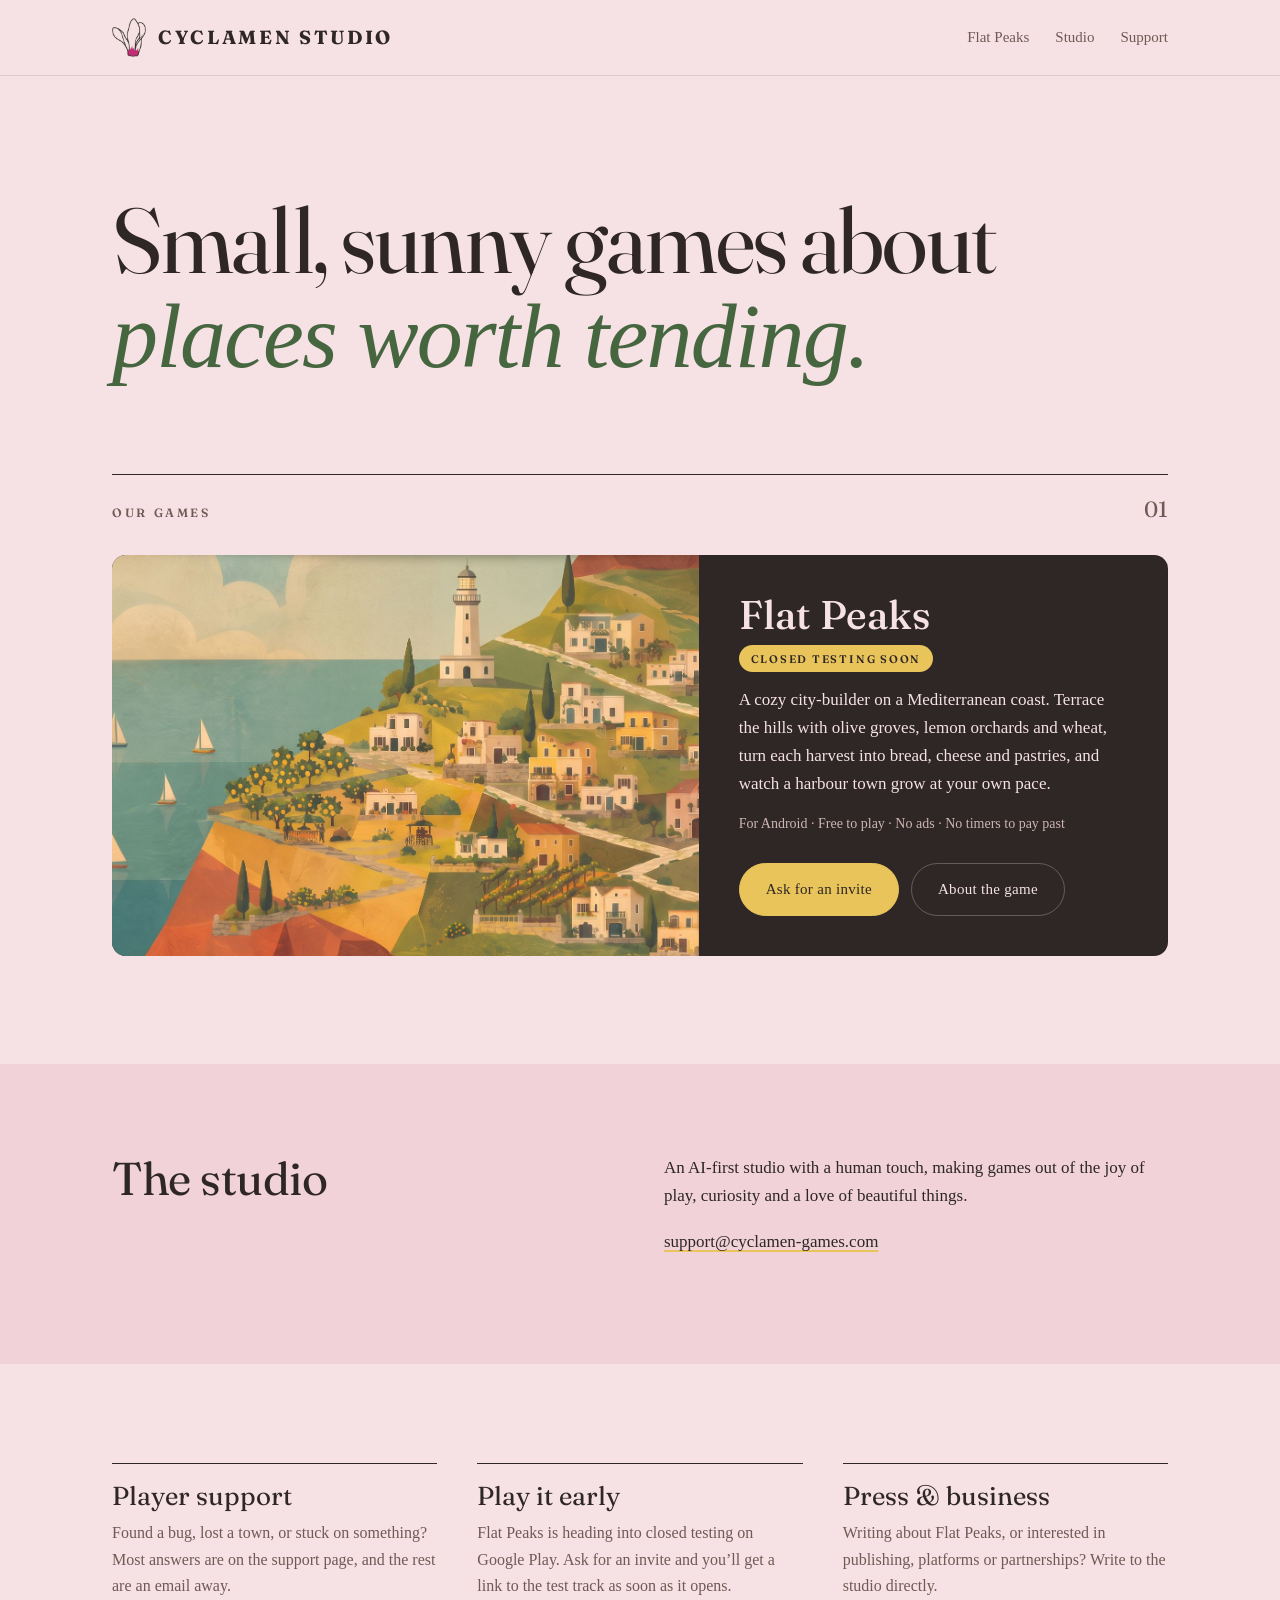
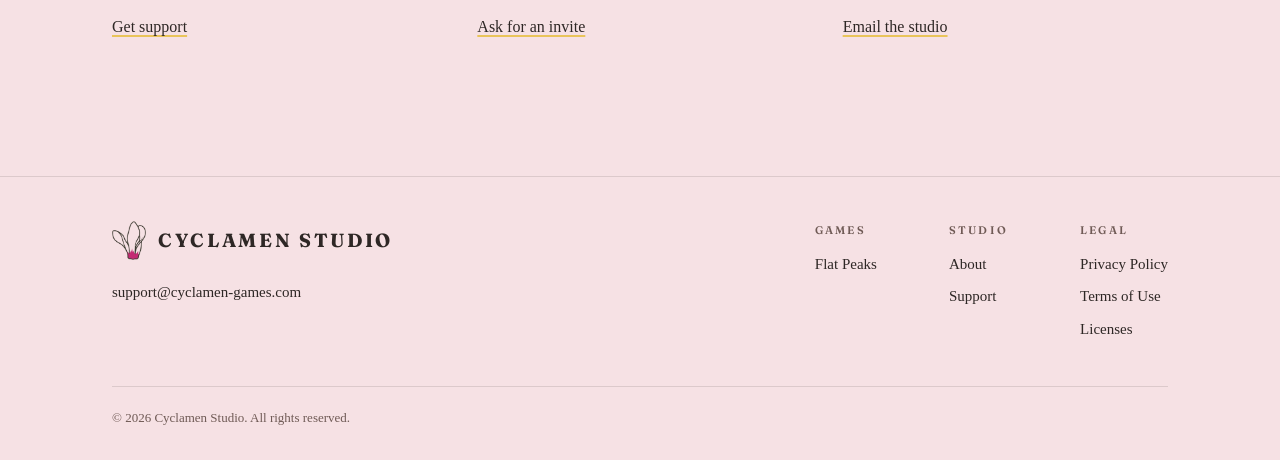
==== index.html @ e10bef29 "Shorten studio blurb Co-Authored-By: Claude Opus 5.5 <noreply@anthropic.com> Claude-Session: https:/" ====
<!DOCTYPE html>
<html lang="en">
<head>
<meta charset="utf-8">
<meta name="viewport" content="width=device-width, initial-scale=1">
<title>Cyclamen Studio | Small, sunny games</title>
<meta name="description" content="Cyclamen Studio makes small, sunny games about places worth tending. Our first is Flat Peaks, a cozy city-builder on a Mediterranean coast.">
<meta property="og:title" content="Cyclamen Studio">
<meta property="og:description" content="Small, sunny games about places worth tending. Our first is Flat Peaks, a cozy coastal city-builder.">
<meta property="og:type" content="website">
<meta property="og:url" content="https://cyclamen-games.com/">
<meta property="og:image" content="https://cyclamen-games.com/images/flat-peaks-og.jpg">
<meta name="twitter:card" content="summary_large_image">
<link rel="icon" href="/favicon.png" type="image/png">
<link rel="apple-touch-icon" href="/apple-touch-icon.png">
<link rel="stylesheet" href="style.css">
</head>
<body>

<header class="site-header">
  <div class="container">
    <a class="brand" href="/">
      <picture>
        <source srcset="/cyclamen-mark-dark.png" media="(prefers-color-scheme: dark)">
        <img class="brand-mark" src="/cyclamen-mark.png" alt="" width="40" height="46">
      </picture>
      <span class="brand-name">Cyclamen Studio</span>
    </a>
    <nav class="top-nav" aria-label="Main">
      <a href="/flat-peaks.html">Flat Peaks</a>
      <a href="/#studio">Studio</a>
      <a href="/support.html">Support</a>
    </nav>
  </div>
</header>

<main>

  <section class="container hero">
    <h1>Small, sunny games about <em>places worth tending.</em></h1>
  </section>

  <section class="container" id="games">
    <div class="section-head">
      <h2>Our games</h2>
      <span class="count">01</span>
    </div>

    <article class="game-card">
      <a class="game-art" href="/flat-peaks.html" tabindex="-1" aria-hidden="true">
        <img src="/images/flat-peaks-card.jpg" alt="" width="1400" height="875">
      </a>
      <div class="game-body">
        <div class="game-title">
          <h3>Flat Peaks</h3>
          <span class="badge">Closed testing soon</span>
        </div>
        <p>
          A cozy city-builder on a Mediterranean coast. Terrace the hills with
          olive groves, lemon orchards and wheat, turn each harvest into bread,
          cheese and pastries, and watch a harbour town grow at your own pace.
        </p>
        <p class="game-meta">For Android &middot; Free to play &middot; No ads &middot; No timers to pay past</p>
        <p class="actions">
          <a class="cta" href="mailto:support@cyclamen-games.com?subject=Flat%20Peaks%20test%20invite">Ask for an invite</a>
          <a class="cta cta--ghost" href="/flat-peaks.html">About the game</a>
        </p>
      </div>
    </article>
  </section>

  <section class="band" id="studio">
    <div class="container split">
      <h2 class="section-title">The studio</h2>
      <div>
        <p>
          An AI-first studio with a human touch, making games out of the joy
          of play, curiosity and a love of beautiful things.
        </p>
        <p><a href="mailto:support@cyclamen-games.com">support@cyclamen-games.com</a></p>
      </div>
    </div>
  </section>

  <section class="container contacts">
    <div>
      <h3>Player support</h3>
      <p>Found a bug, lost a town, or stuck on something? Most answers are on the support page, and the rest are an email away.</p>
      <a class="link" href="/support.html">Get support</a>
    </div>
    <div>
      <h3>Play it early</h3>
      <p>Flat Peaks is heading into closed testing on Google Play. Ask for an invite and you&rsquo;ll get a link to the test track as soon as it opens.</p>
      <a class="link" href="mailto:support@cyclamen-games.com?subject=Flat%20Peaks%20test%20invite">Ask for an invite</a>
    </div>
    <div>
      <h3>Press &amp; business</h3>
      <p>Writing about Flat Peaks, or interested in publishing, platforms or partnerships? Write to the studio directly.</p>
      <a class="link" href="mailto:support@cyclamen-games.com">Email the studio</a>
    </div>
  </section>

</main>

<footer class="site-footer">
  <div class="container footer-top">
    <div class="footer-brand">
      <a class="brand" href="/">
        <picture>
          <source srcset="/cyclamen-mark-dark.png" media="(prefers-color-scheme: dark)">
          <img class="brand-mark" src="/cyclamen-mark.png" alt="" width="40" height="46">
        </picture>
        <span class="brand-name">Cyclamen Studio</span>
      </a>
      <p><a href="mailto:support@cyclamen-games.com">support@cyclamen-games.com</a></p>
    </div>
    <div class="footer-cols">
      <div>
        <h4>Games</h4>
        <ul>
          <li><a href="/flat-peaks.html">Flat Peaks</a></li>
        </ul>
      </div>
      <div>
        <h4>Studio</h4>
        <ul>
          <li><a href="/#studio">About</a></li>
          <li><a href="/support.html">Support</a></li>
        </ul>
      </div>
      <div>
        <h4>Legal</h4>
        <ul>
          <li><a href="/privacy.html">Privacy Policy</a></li>
          <li><a href="/terms.html">Terms of Use</a></li>
          <li><a href="/licenses.html">Licenses</a></li>
        </ul>
      </div>
    </div>
  </div>
  <div class="container footer-bottom">
    <p>&copy; 2026 Cyclamen Studio. All rights reserved.</p>
  </div>
</footer>
</body>
</html>
---- style.css ----
/* Self-hosted (SIL OFL, see fonts/): Fraunces for display, Libre Caslon Text for reading. */
@font-face {
  font-family: "Fraunces";
  src: url("/fonts/fraunces-latin.woff2") format("woff2");
  font-weight: 400 700;
  font-style: normal;
  font-display: swap;
}
@font-face {
  font-family: "Fraunces";
  src: url("/fonts/fraunces-italic-latin.woff2") format("woff2");
  font-weight: 400 700;
  font-style: italic;
  font-display: swap;
}
@font-face {
  font-family: "Libre Caslon Text";
  src: url("/fonts/libre-caslon-text-400-latin.woff2") format("woff2");
  font-weight: 400;
  font-style: normal;
  font-display: swap;
}
@font-face {
  font-family: "Libre Caslon Text";
  src: url("/fonts/libre-caslon-text-700-latin.woff2") format("woff2");
  font-weight: 700;
  font-style: normal;
  font-display: swap;
}

:root {
  /* Blush paper, charcoal-brown ink, leaf green + pollen yellow accents. */
  --paper: #f6e1e4;
  --band: #f0d2d8;
  --ink: #2e2725;
  --muted: #6f5a55;
  --green: #46663f;
  --yellow: #e9c45a;
  --hairline: rgba(46, 39, 37, 0.13);
  /* The game card stays dark in both themes, like a framed print. */
  --card: #2e2725;
  --card-ink: #f6e1e4;
  --card-muted: #cdb5b3;
  --card-line: rgba(246, 225, 228, 0.28);
  --page: 66rem;
  --measure: 36rem;
  --display: "Fraunces", Georgia, "Times New Roman", serif;
  --text: "Libre Caslon Text", Georgia, "Times New Roman", serif;
}

*, *::before, *::after { box-sizing: border-box; }

html { -webkit-text-size-adjust: 100%; scroll-behavior: smooth; }

::selection { background: var(--yellow); color: #2e2725; }

body {
  margin: 0;
  background: var(--paper);
  color: var(--ink);
  font: 400 17px/1.65 var(--text);
  font-feature-settings: "kern", "liga", "onum";
}

img { max-width: 100%; height: auto; }

/* Page-width container; text pages keep their children to a reading measure. */
.container,
.wrap {
  max-width: calc(var(--page) + 48px);
  margin: 0 auto;
  padding-left: 24px;
  padding-right: 24px;
}
.wrap { padding-top: clamp(48px, 9vh, 88px); padding-bottom: 32px; }
.wrap > * { max-width: var(--measure); }

/* --- Site header: brand left, nav right --- */
.site-header { border-bottom: 1px solid var(--hairline); }
.site-header .container {
  display: flex;
  flex-wrap: wrap;
  align-items: center;
  justify-content: space-between;
  gap: 12px 24px;
  padding-top: 18px;
  padding-bottom: 18px;
}

.brand {
  display: inline-flex;
  align-items: center;
  gap: 12px;
  text-decoration: none;
  color: var(--ink);
}
.brand:hover { color: var(--green); text-decoration: none; }

.brand-mark {
  display: block;
  width: 34px;
  height: auto;
  flex-shrink: 0;
}

.brand-name {
  margin: 0;
  font-family: var(--display);
  font-size: 19px;
  letter-spacing: 0.14em;
  text-transform: uppercase;
  font-weight: 700;
  line-height: 1;
}

.top-nav {
  display: flex;
  flex-wrap: wrap;
  gap: 4px 26px;
  font-size: 15px;
}
.top-nav a { color: var(--muted); text-decoration: none; }
.top-nav a:hover,
.top-nav a[aria-current="page"] { color: var(--ink); }

/* --- Home: hero --- */
.hero {
  padding-top: clamp(64px, 13vh, 128px);
  padding-bottom: clamp(56px, 10vh, 104px);
}
.hero h1 {
  margin: 0;
  max-width: 17ch;
  font-family: var(--display);
  font-weight: 400;
  font-size: clamp(44px, 7.4vw, 92px);
  line-height: 1.02;
  letter-spacing: -0.02em;
}
.hero em { font-style: italic; color: var(--green); }

/* --- Section heads --- */
.section-head {
  display: flex;
  align-items: baseline;
  justify-content: space-between;
  border-top: 1px solid var(--ink);
  padding-top: 16px;
  margin-bottom: 28px;
}
.section-head h2 { margin: 0; }
.section-head .count {
  font-family: var(--display);
  font-size: 22px;
  color: var(--muted);
}

h2.section-title {
  margin: 0 0 18px;
  font-family: var(--display);
  font-weight: 400;
  font-size: clamp(32px, 4.4vw, 46px);
  line-height: 1.1;
  letter-spacing: -0.01em;
  text-transform: none;
  color: var(--ink);
}

/* --- Game card --- */
.game-card {
  display: grid;
  grid-template-columns: minmax(0, 1.25fr) minmax(0, 1fr);
  background: var(--card);
  color: var(--card-ink);
  border-radius: 14px;
  overflow: hidden;
}
.game-art { display: block; min-height: 100%; }
.game-art img {
  display: block;
  width: 100%;
  height: 100%;
  object-fit: cover;
}
.game-body {
  padding: clamp(24px, 3.4vw, 40px);
  display: flex;
  flex-direction: column;
  justify-content: center;
}
.game-title {
  display: flex;
  flex-wrap: wrap;
  align-items: center;
  justify-content: space-between;
  gap: 10px 16px;
  margin-bottom: 14px;
}
.game-title h3 {
  margin: 0;
  font-family: var(--display);
  font-weight: 500;
  font-size: clamp(30px, 3.6vw, 40px);
  line-height: 1;
  color: var(--card-ink);
}
.game-body p { margin: 0 0 14px; }
.game-meta {
  font-size: 14px;
  color: var(--card-muted);
}
.game-body .actions { margin: 14px 0 0; }

.badge {
  display: inline-block;
  padding: 5px 12px 4px;
  border-radius: 999px;
  background: var(--yellow);
  color: #2e2725;
  font-family: var(--display);
  font-size: 11px;
  font-weight: 600;
  letter-spacing: 0.16em;
  text-transform: uppercase;
  white-space: nowrap;
}

/* --- Studio band --- */
.band {
  background: var(--band);
  margin-top: clamp(72px, 12vh, 120px);
  padding: clamp(56px, 10vh, 104px) 0;
}
.split {
  display: grid;
  grid-template-columns: minmax(0, 1fr) minmax(0, 1fr);
  gap: 24px 48px;
}
.split p { margin: 0 0 18px; }

/* --- Contact blocks --- */
.contacts {
  display: grid;
  grid-template-columns: repeat(3, minmax(0, 1fr));
  gap: 32px 40px;
  padding-top: clamp(64px, 11vh, 112px);
  padding-bottom: clamp(24px, 4vh, 40px);
}
.contacts > div { border-top: 1px solid var(--ink); padding-top: 18px; }
.contacts h3 {
  margin: 0 0 8px;
  font-family: var(--display);
  font-weight: 400;
  font-size: 26px;
  line-height: 1.15;
}
.contacts p { margin: 0 0 14px; font-size: 16px; color: var(--muted); }
.contacts .link { font-size: 16px; }

/* --- Big page title (interior pages) --- */
.wordmark {
  font-family: var(--display);
  margin: 0 0 10px;
  font-size: clamp(40px, 9vw, 84px);
  letter-spacing: -0.02em;
  line-height: 0.95;
  font-weight: 700;
  color: var(--ink);
}

.tagline {
  font-family: var(--display);
  margin: 0 0 clamp(28px, 5vh, 48px);
  font-size: clamp(12px, 2.6vw, 14px);
  letter-spacing: 0.22em;
  text-transform: uppercase;
  color: var(--muted);
  font-weight: 600;
}

/* Game page: copy beside the artwork on wide screens, artwork first on narrow. */
.wrap > .game-page { max-width: none; }
.game-page .copy { max-width: var(--measure); }
.art { margin: 0 0 clamp(32px, 6vh, 56px); }
.art img {
  display: block;
  width: 100%;
  border-radius: 10px;
}
@media (min-width: 900px) {
  .game-page {
    display: grid;
    grid-template-columns: minmax(0, var(--measure)) minmax(0, 1fr);
    gap: 56px;
    align-items: start;
  }
  .game-page .art {
    grid-column: 2;
    grid-row: 1;
    position: sticky;
    top: 24px;
  }
  .game-page .copy { grid-column: 1; grid-row: 1; }
}

/* --- Body copy --- */
h2 {
  font-family: var(--display);
  font-size: 12px;
  margin: 56px 0 14px;
  letter-spacing: 0.22em;
  text-transform: uppercase;
  color: var(--muted);
  font-weight: 600;
  line-height: 1.2;
}

p { margin: 0 0 18px; }
strong { font-weight: 700; color: var(--ink); }

a {
  color: var(--ink);
  text-decoration: underline;
  text-underline-offset: 3px;
  text-decoration-thickness: 2px;
  text-decoration-color: var(--yellow);
}
a:hover { text-decoration-color: var(--green); color: var(--green); }

ul { padding-left: 1.15em; margin: 0 0 18px; }
li { margin: 6px 0; }

.lede {
  font-family: var(--display);
  font-size: clamp(22px, 3.2vw, 30px);
  line-height: 1.35;
  font-weight: 400;
  color: var(--ink);
  margin: 0 0 20px;
  letter-spacing: -0.005em;
}

.updated {
  font-size: 14px;
  color: var(--muted);
  margin: -6px 0 28px;
}

/* --- Buttons --- */
.actions { display: flex; flex-wrap: wrap; gap: 12px; }

.cta {
  display: inline-block;
  margin: 10px 0 4px;
  padding: 13px 26px;
  background: var(--ink);
  color: var(--paper);
  text-decoration: none;
  letter-spacing: 0.02em;
  font-size: 15px;
  border-radius: 999px;
  border: 1px solid var(--ink);
}
.actions .cta { margin: 0; }
.cta:hover {
  background: var(--green);
  border-color: var(--green);
  color: var(--paper);
  text-decoration: none;
}
.cta--soon,
.cta--soon:hover {
  background: transparent;
  color: var(--muted);
  border-color: var(--hairline);
  cursor: default;
}

/* Buttons on the dark game card. */
.game-card .cta {
  background: var(--yellow);
  border-color: var(--yellow);
  color: #2e2725;
}
.game-card .cta--ghost {
  background: transparent;
  border-color: var(--card-line);
  color: var(--card-ink);
}
.game-card .cta:hover {
  background: #a7c793;
  border-color: #a7c793;
  color: #2e2725;
}

.note {
  color: var(--muted);
  font-size: 15px;
  border-left: 2px solid var(--yellow);
  padding: 2px 0 2px 14px;
  margin: 18px 0;
}

/* --- Site footer --- */
.site-footer {
  border-top: 1px solid var(--hairline);
  margin-top: clamp(64px, 11vh, 112px);
  font-size: 15px;
}
.footer-top {
  display: flex;
  flex-wrap: wrap;
  justify-content: space-between;
  gap: 32px 48px;
  padding-top: 44px;
  padding-bottom: 36px;
}
.footer-brand p { margin: 12px 0 0; }
.footer-cols {
  display: flex;
  flex-wrap: wrap;
  gap: 28px 72px;
}
.footer-cols h4 {
  margin: 0 0 12px;
  font-family: var(--display);
  font-size: 11px;
  font-weight: 600;
  letter-spacing: 0.2em;
  text-transform: uppercase;
  color: var(--muted);
}
.footer-cols ul { list-style: none; padding: 0; margin: 0; }
.footer-cols li { margin: 0 0 8px; }
.site-footer a { color: var(--ink); text-decoration: none; }
.site-footer a:hover { color: var(--green); }
.footer-bottom {
  padding-bottom: 32px;
  font-size: 13px;
  color: var(--muted);
}
.footer-bottom p {
  margin: 0;
  border-top: 1px solid var(--hairline);
  padding-top: 20px;
}

/* --- Narrow screens --- */
@media (max-width: 760px) {
  .game-card,
  .split,
  .contacts { grid-template-columns: minmax(0, 1fr); }
  .game-art img { aspect-ratio: 16 / 10; height: auto; }
}

/* --- Dark mode --- */
@media (prefers-color-scheme: dark) {
  :root:not([data-theme="light"]) {
    --paper: #5a2340;
    --band: #4c1c36;
    --ink: #f4e6e4;
    --muted: #c3a5a8;
    --green: #a7c793;
    --yellow: #e8c66a;
    --hairline: rgba(244, 230, 228, 0.14);
    --card: #34121f;
  }
}
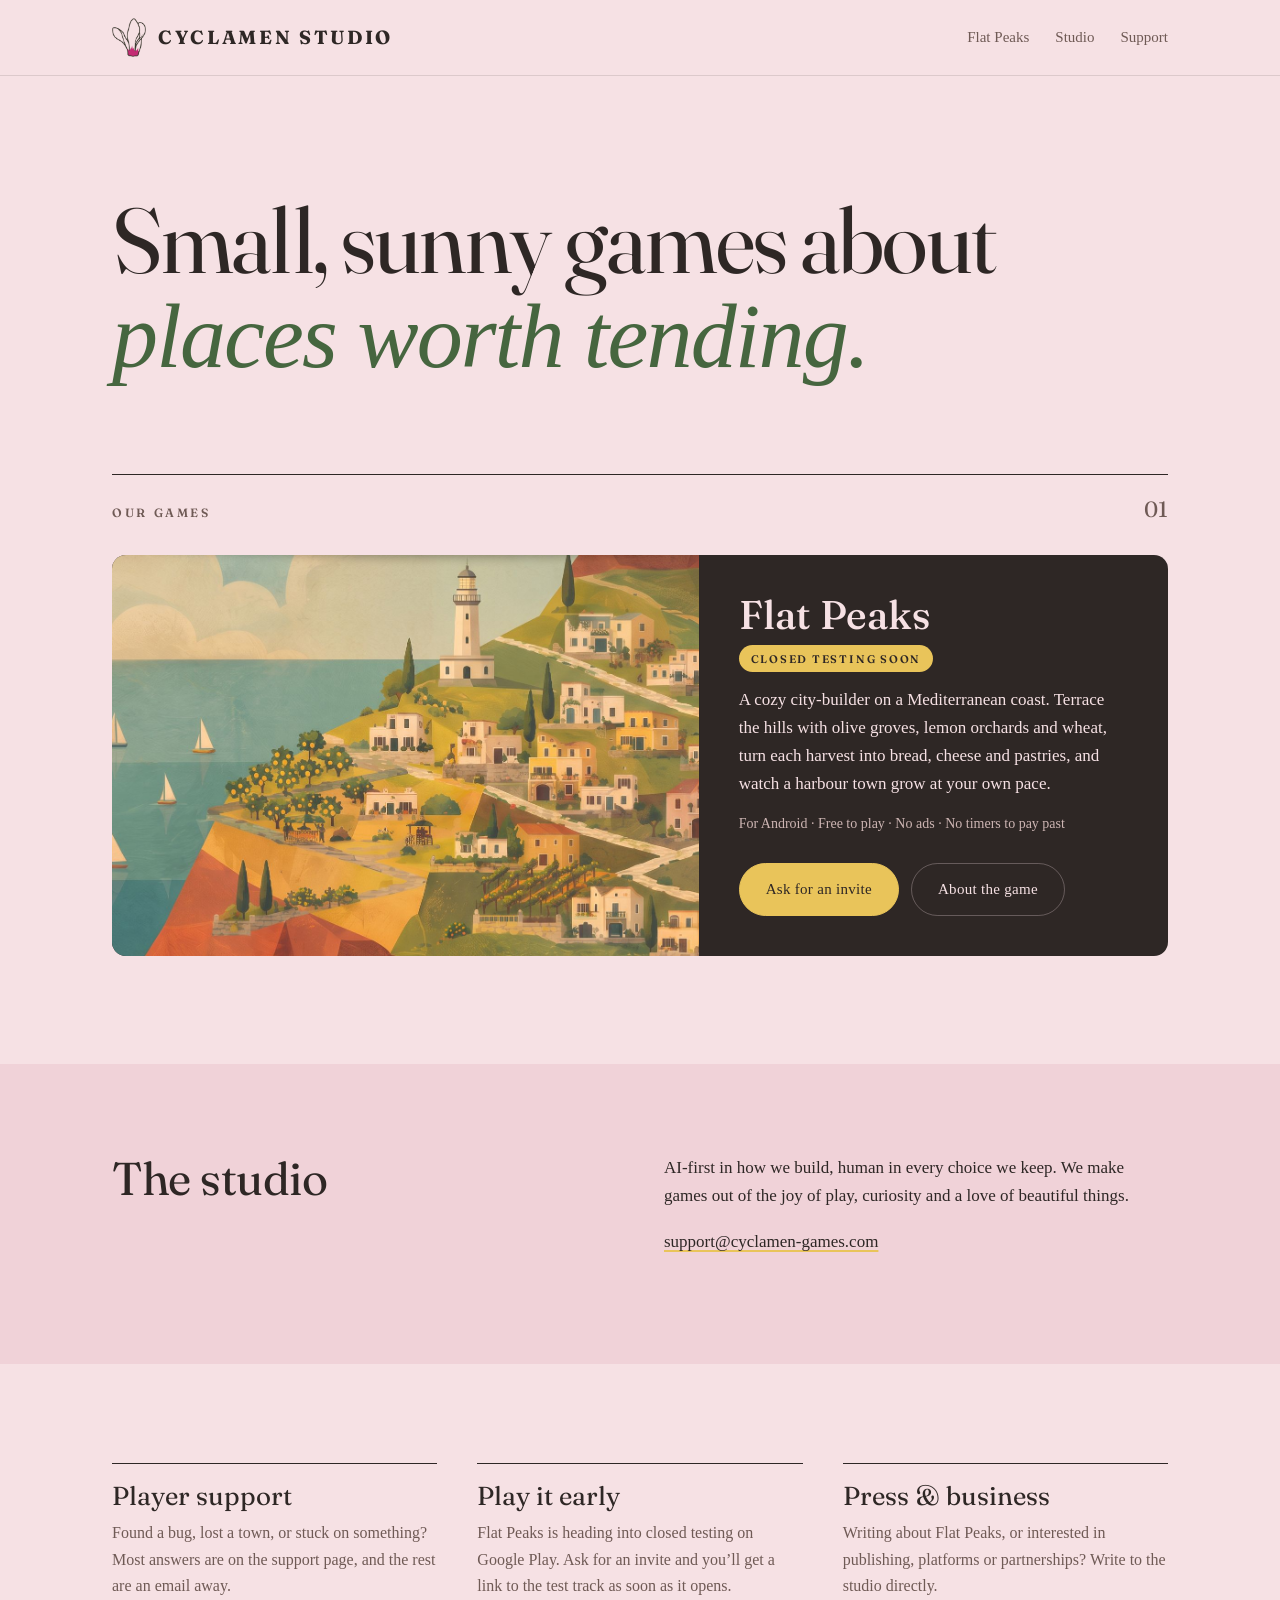
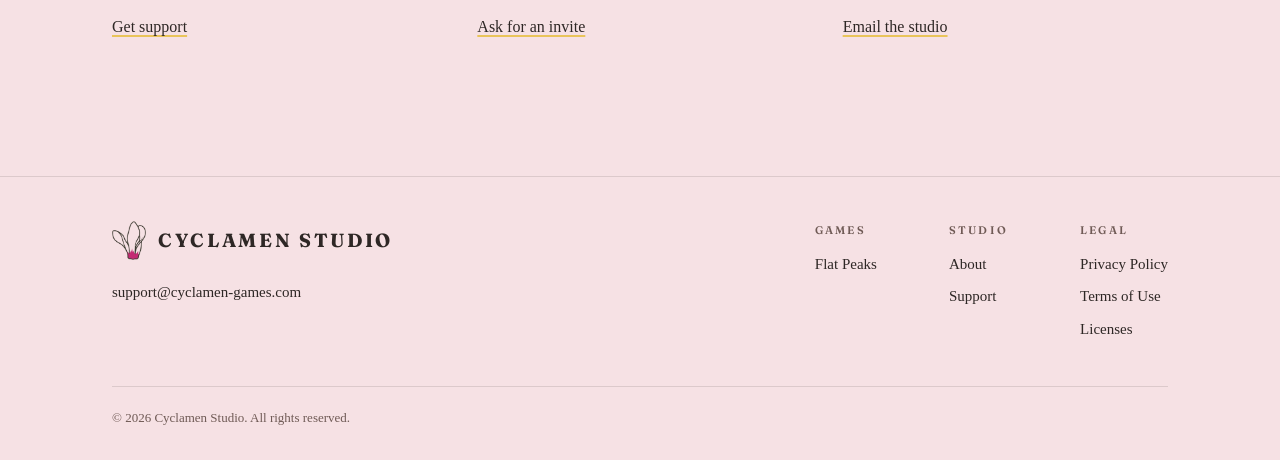
==== commit 88272406: "Rephrase studio blurb Co-Authored-By: Claude Opus 5.5 <noreply@anthropic.com> Claude-Session: https:" ====
--- a/index.html
+++ b/index.html
@@ -74,8 +74,8 @@
       <h2 class="section-title">The studio</h2>
       <div>
         <p>
-          An AI-first studio with a human touch, making games out of the joy
-          of play, curiosity and a love of beautiful things.
+          AI-first in how we build, human in every choice we keep. We make
+          games out of the joy of play, curiosity and a love of beautiful things.
         </p>
         <p><a href="mailto:support@cyclamen-games.com">support@cyclamen-games.com</a></p>
       </div>
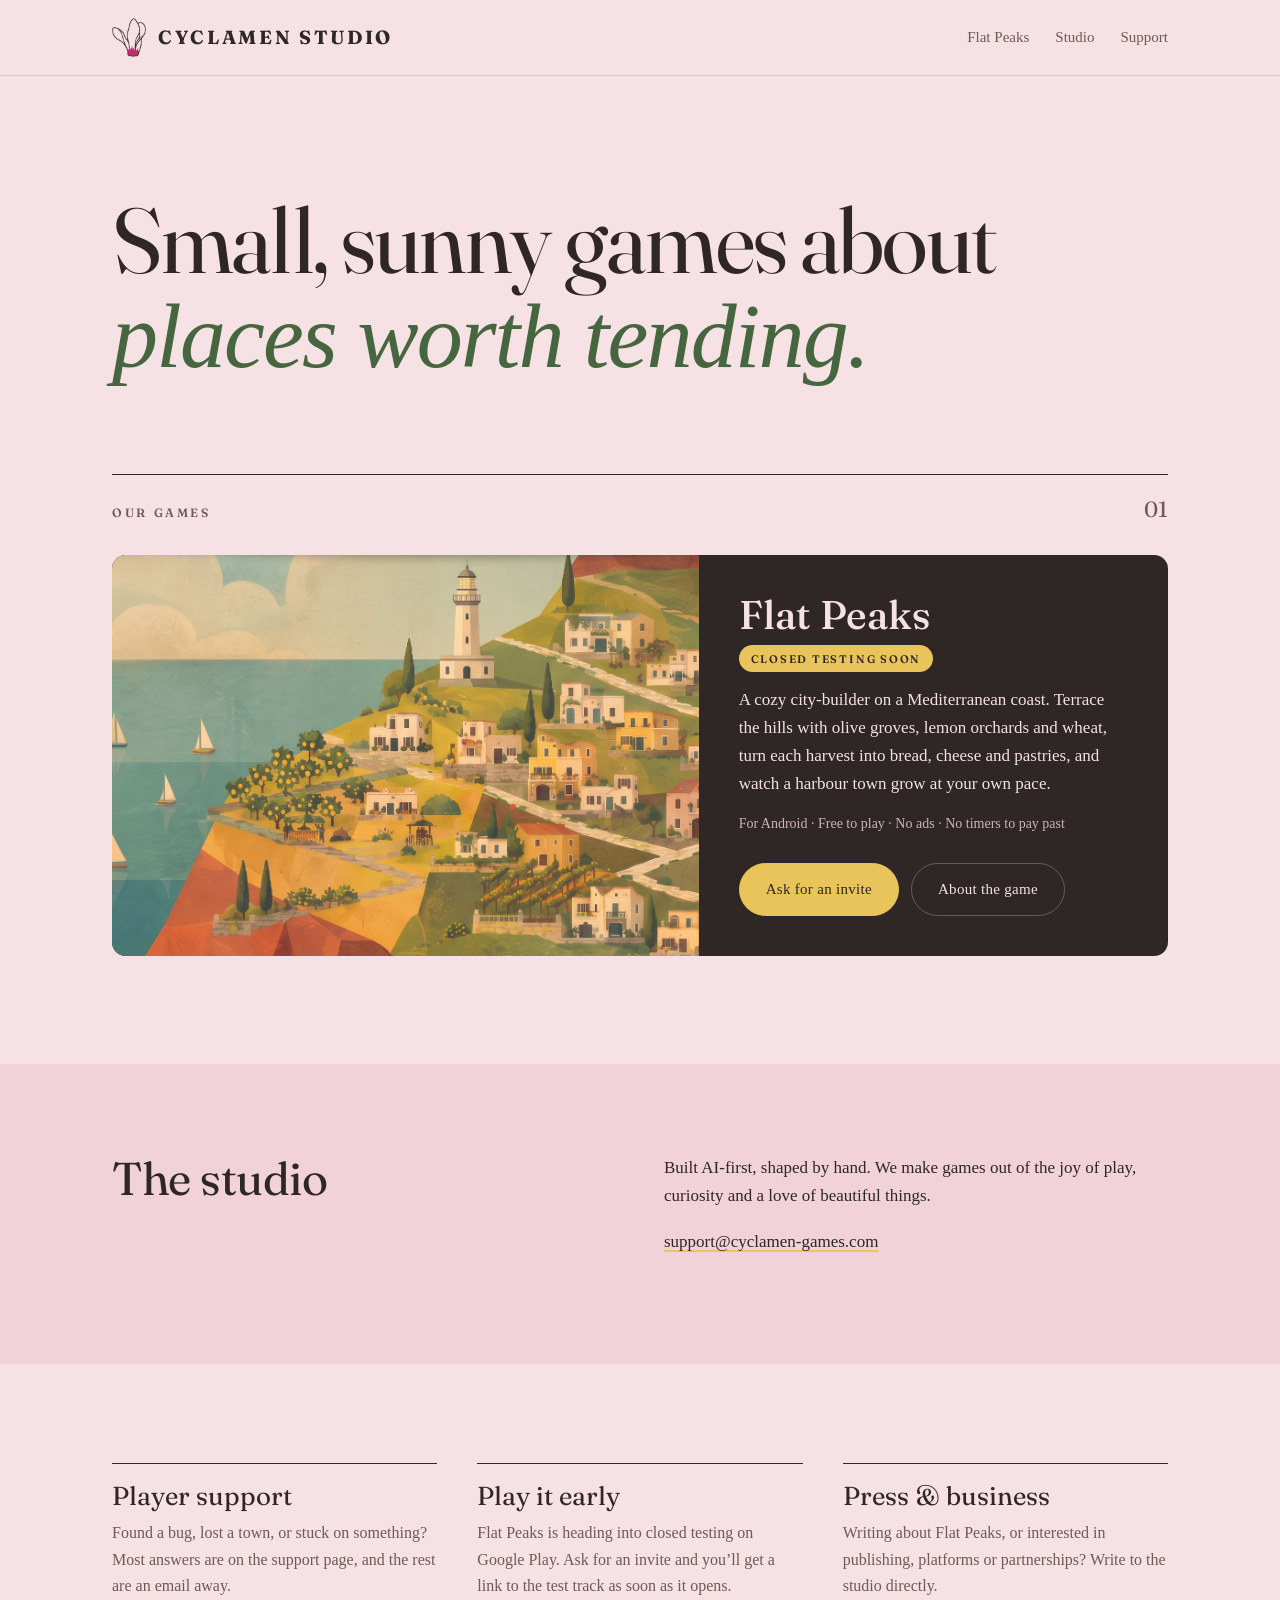
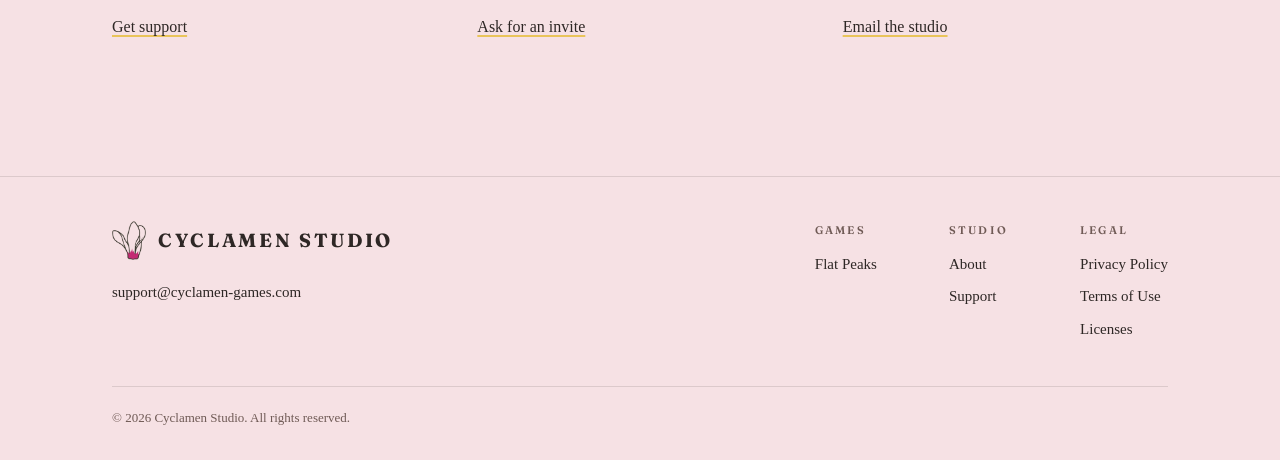
==== commit 745285bf: "Use 'Built AI-first, shaped by hand' in studio blurb Co-Authored-By: Claude Opus 5.5 <noreply@anthro" ====
--- a/index.html
+++ b/index.html
@@ -74,8 +74,8 @@
       <h2 class="section-title">The studio</h2>
       <div>
         <p>
-          AI-first in how we build, human in every choice we keep. We make
-          games out of the joy of play, curiosity and a love of beautiful things.
+          Built AI-first, shaped by hand. We make games out of the joy of
+          play, curiosity and a love of beautiful things.
         </p>
         <p><a href="mailto:support@cyclamen-games.com">support@cyclamen-games.com</a></p>
       </div>
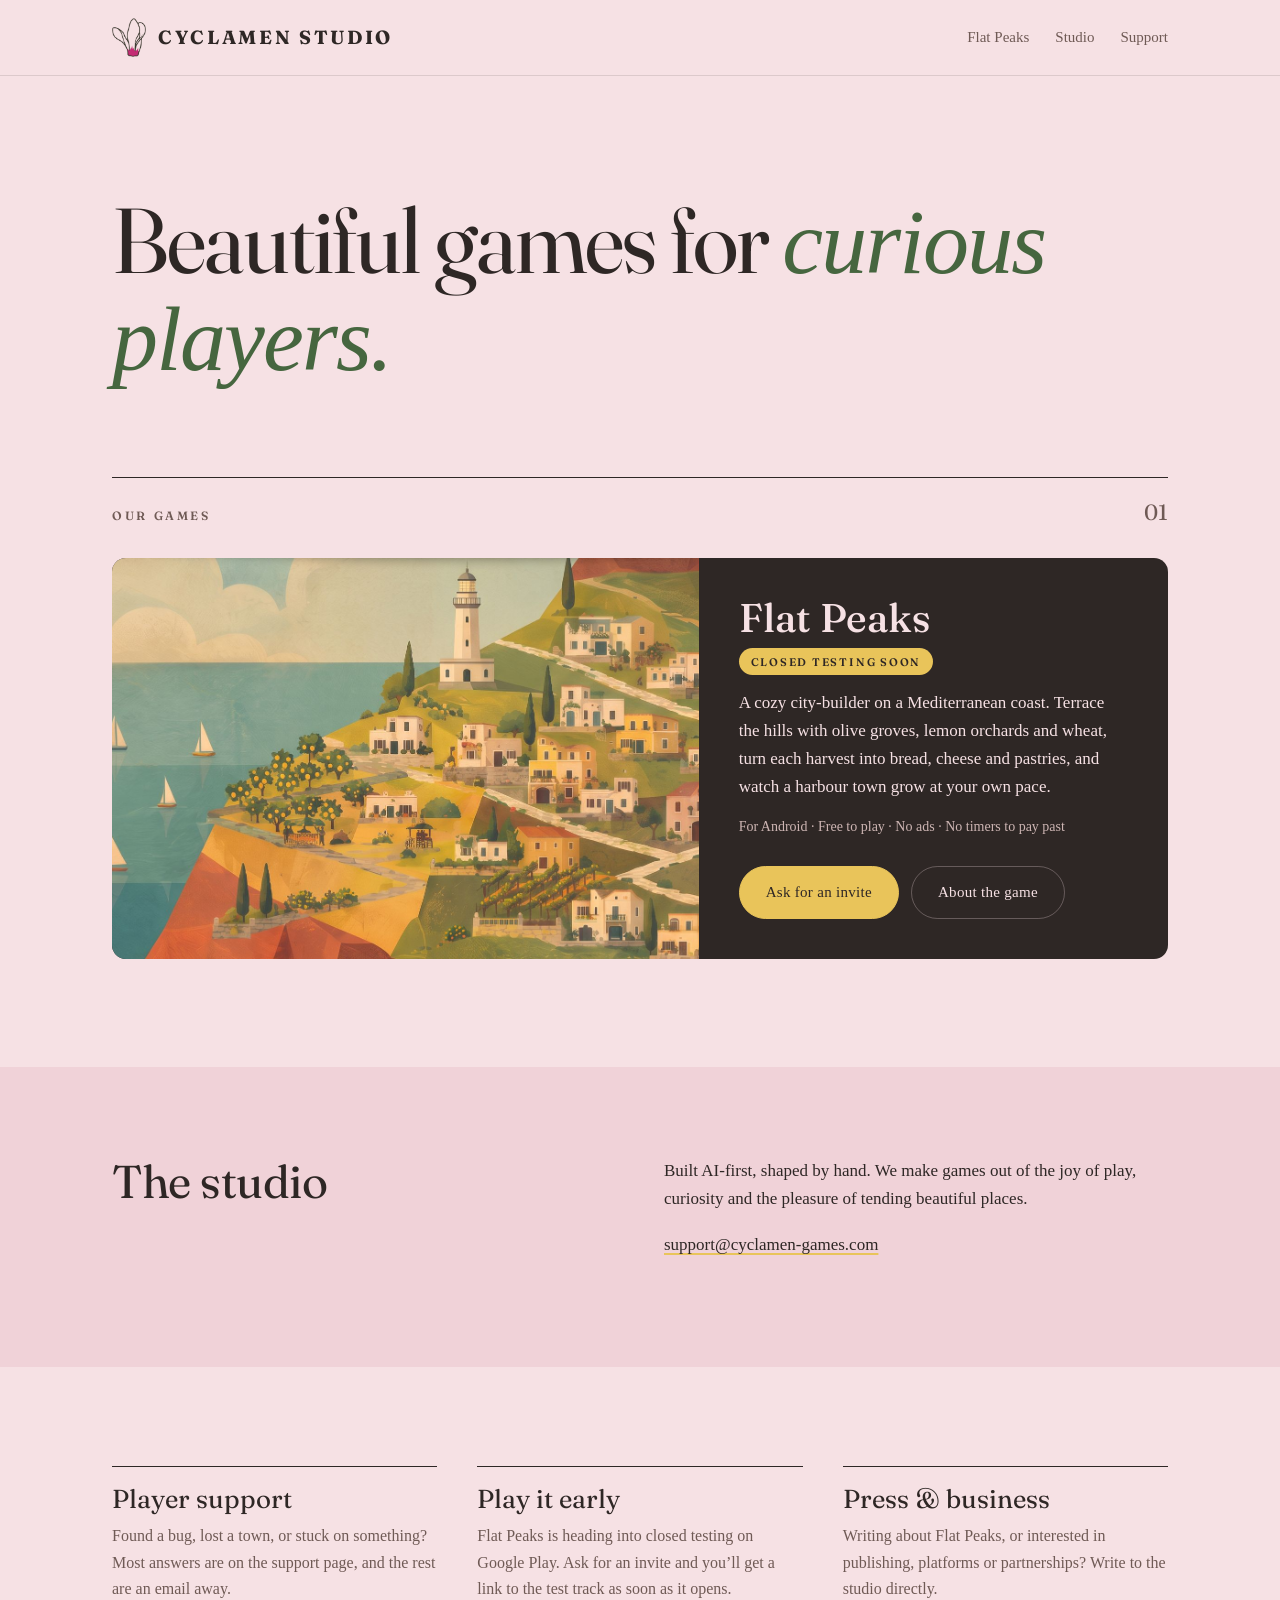
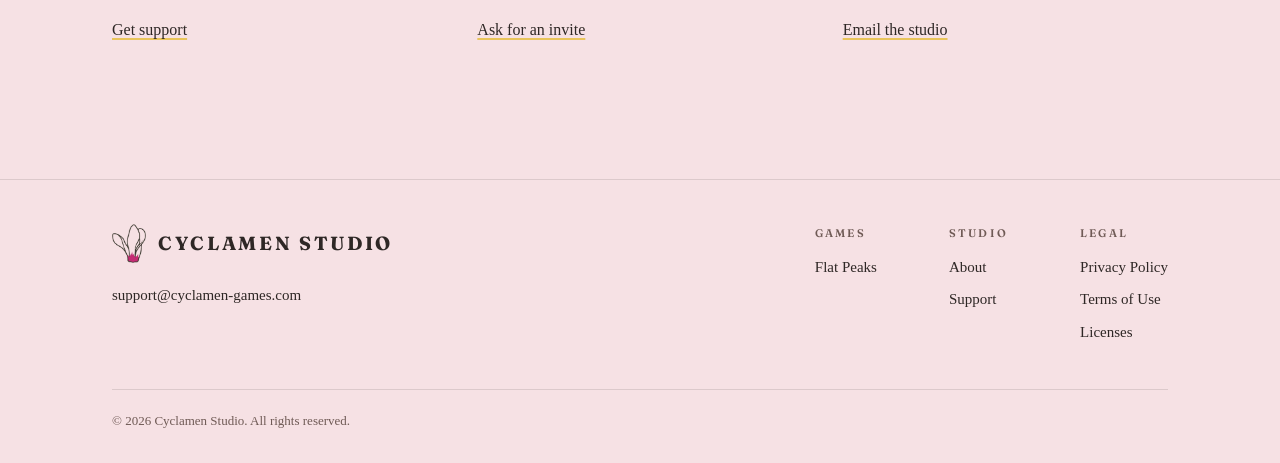
==== commit bbc2ea6c: "New site headline and studio blurb wording Co-Authored-By: Claude Opus 5.5 <noreply@anthropic.com> C" ====
--- a/index.html
+++ b/index.html
@@ -3,10 +3,10 @@
 <head>
 <meta charset="utf-8">
 <meta name="viewport" content="width=device-width, initial-scale=1">
-<title>Cyclamen Studio | Small, sunny games</title>
-<meta name="description" content="Cyclamen Studio makes small, sunny games about places worth tending. Our first is Flat Peaks, a cozy city-builder on a Mediterranean coast.">
+<title>Cyclamen Studio | Beautiful games for curious players</title>
+<meta name="description" content="Cyclamen Studio makes beautiful games for curious players. Our first is Flat Peaks, a cozy city-builder on a Mediterranean coast.">
 <meta property="og:title" content="Cyclamen Studio">
-<meta property="og:description" content="Small, sunny games about places worth tending. Our first is Flat Peaks, a cozy coastal city-builder.">
+<meta property="og:description" content="Beautiful games for curious players. Our first is Flat Peaks, a cozy coastal city-builder.">
 <meta property="og:type" content="website">
 <meta property="og:url" content="https://cyclamen-games.com/">
 <meta property="og:image" content="https://cyclamen-games.com/images/flat-peaks-og.jpg">
@@ -37,7 +37,7 @@
 <main>
 
   <section class="container hero">
-    <h1>Small, sunny games about <em>places worth tending.</em></h1>
+    <h1>Beautiful games for <em>curious players.</em></h1>
   </section>
 
   <section class="container" id="games">
@@ -75,7 +75,7 @@
       <div>
         <p>
           Built AI-first, shaped by hand. We make games out of the joy of
-          play, curiosity and a love of beautiful things.
+          play, curiosity and the pleasure of tending beautiful places.
         </p>
         <p><a href="mailto:support@cyclamen-games.com">support@cyclamen-games.com</a></p>
       </div>
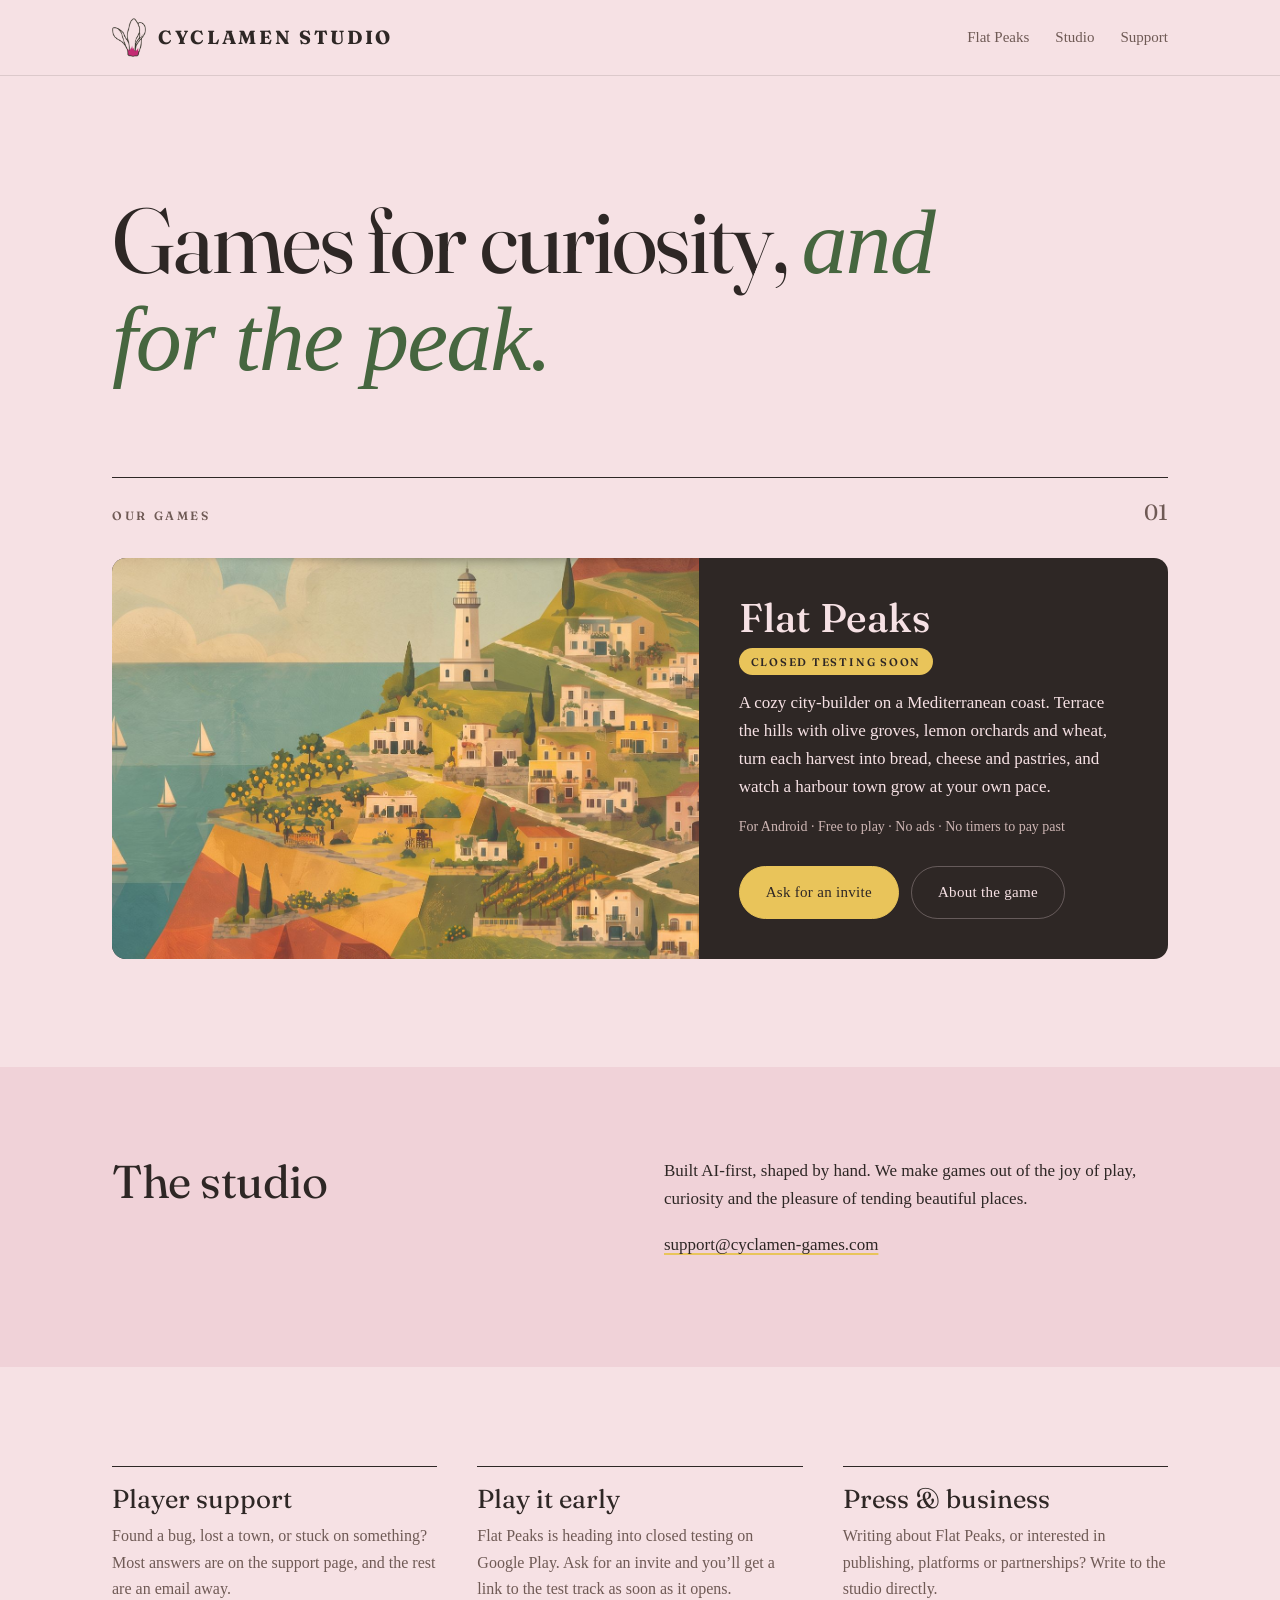
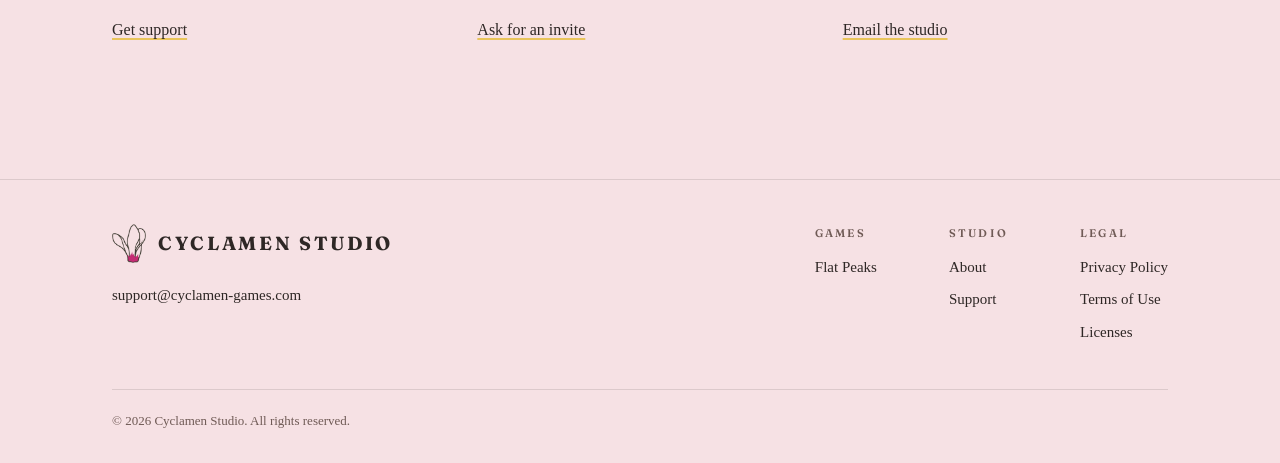
==== commit 82666cf8: "Headline: games for curiosity, and for the peak Co-Authored-By: Claude Opus 5.5 <noreply@anthropic.c" ====
--- a/index.html
+++ b/index.html
@@ -3,10 +3,10 @@
 <head>
 <meta charset="utf-8">
 <meta name="viewport" content="width=device-width, initial-scale=1">
-<title>Cyclamen Studio | Beautiful games for curious players</title>
-<meta name="description" content="Cyclamen Studio makes beautiful games for curious players. Our first is Flat Peaks, a cozy city-builder on a Mediterranean coast.">
+<title>Cyclamen Studio | Games for curiosity, and for the peak</title>
+<meta name="description" content="Cyclamen Studio makes games for curiosity, and for the climb to the peak. Our first is Flat Peaks, a cozy city-builder on a Mediterranean coast.">
 <meta property="og:title" content="Cyclamen Studio">
-<meta property="og:description" content="Beautiful games for curious players. Our first is Flat Peaks, a cozy coastal city-builder.">
+<meta property="og:description" content="Games for curiosity, and for the climb to the peak. Our first is Flat Peaks, a cozy coastal city-builder.">
 <meta property="og:type" content="website">
 <meta property="og:url" content="https://cyclamen-games.com/">
 <meta property="og:image" content="https://cyclamen-games.com/images/flat-peaks-og.jpg">
@@ -37,7 +37,7 @@
 <main>
 
   <section class="container hero">
-    <h1>Beautiful games for <em>curious players.</em></h1>
+    <h1>Games for curiosity, <em>and for the peak.</em></h1>
   </section>
 
   <section class="container" id="games">
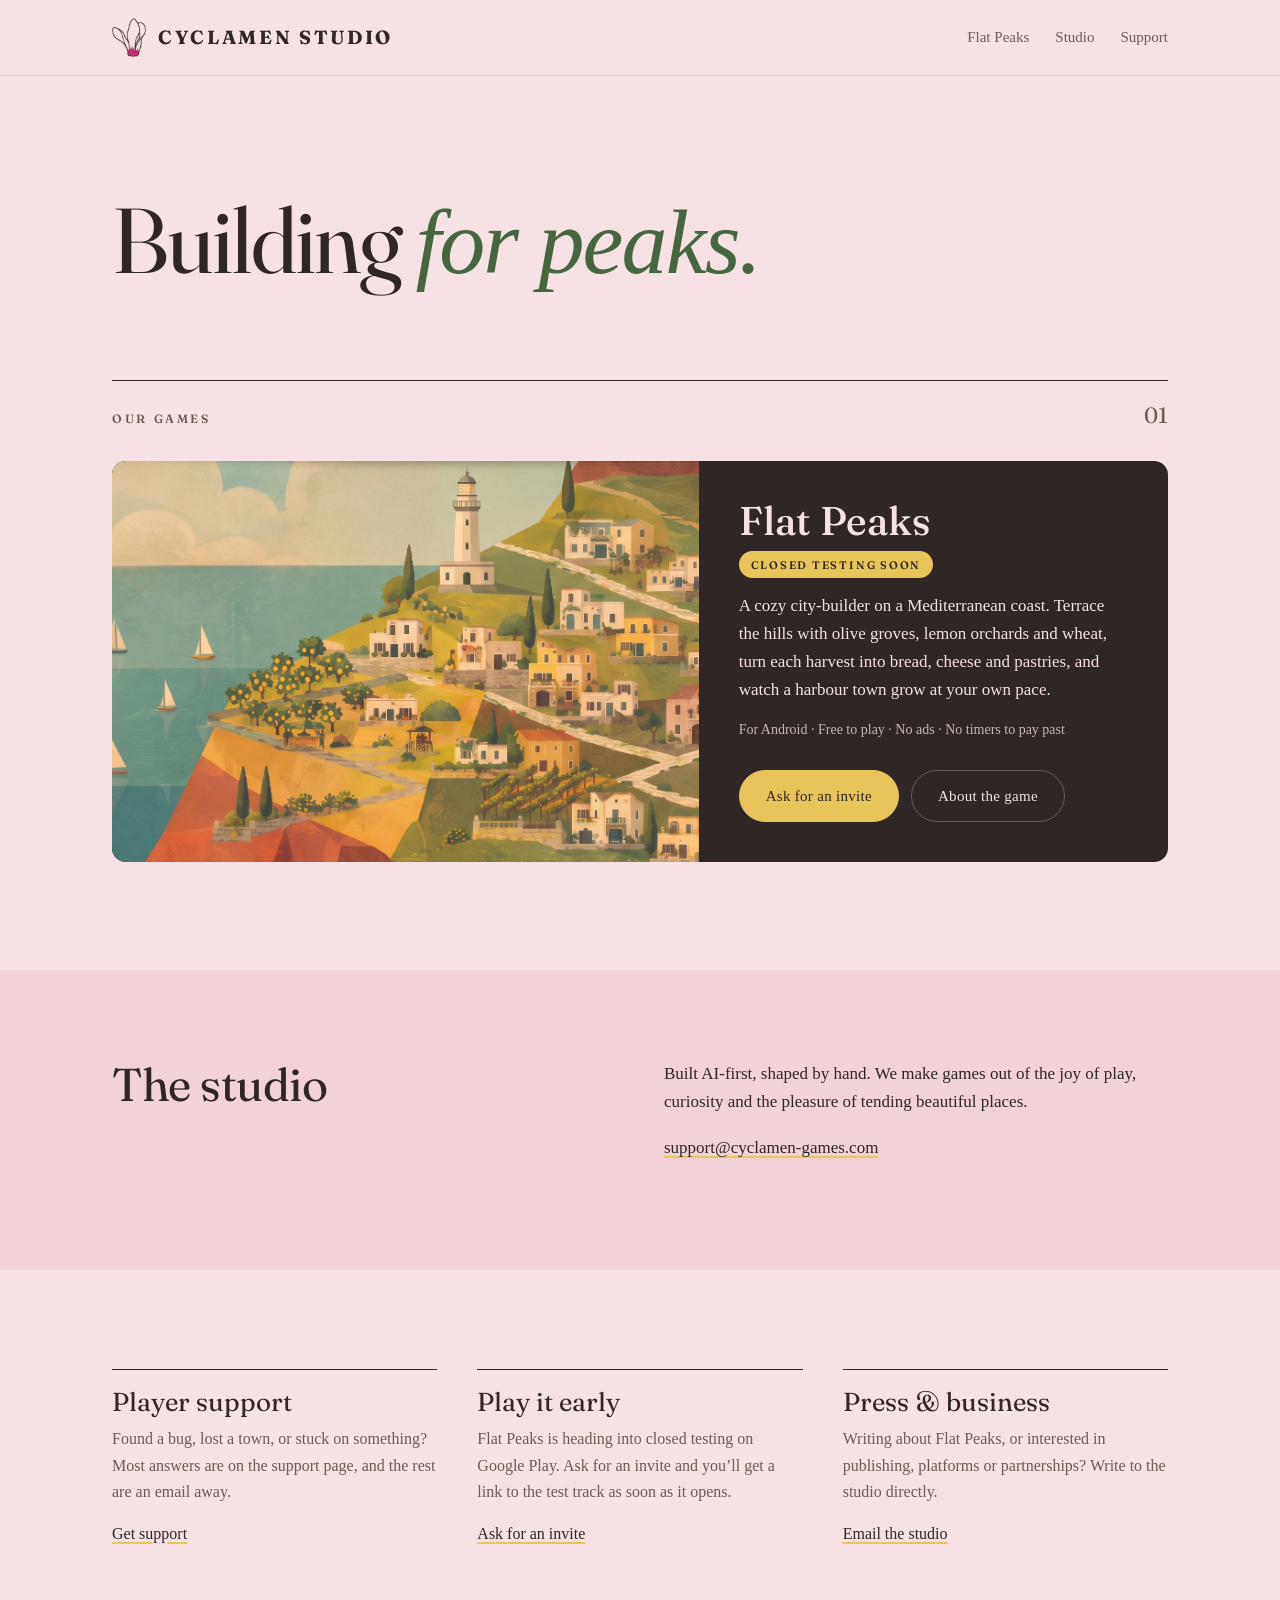
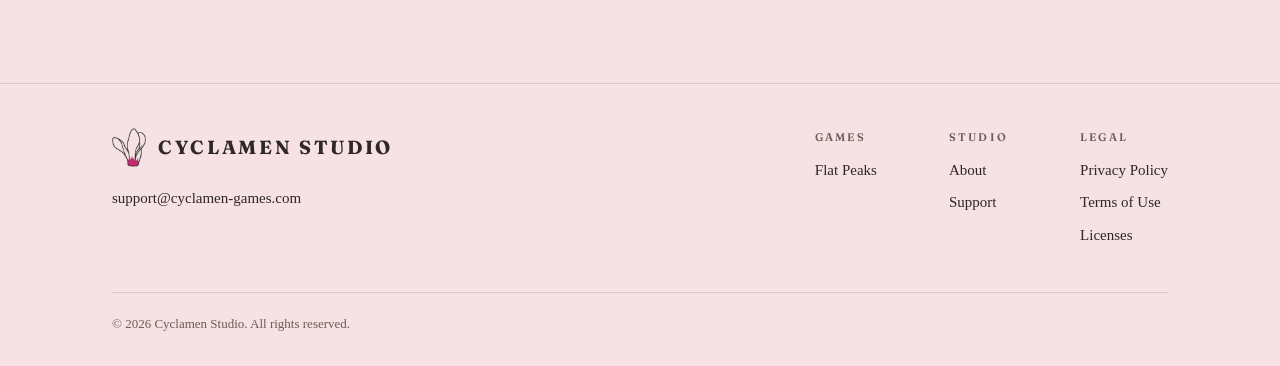
==== commit d657027e: "Headline: Building for peaks Co-Authored-By: Claude Opus 5.5 <noreply@anthropic.com> Claude-Session:" ====
--- a/index.html
+++ b/index.html
@@ -3,10 +3,10 @@
 <head>
 <meta charset="utf-8">
 <meta name="viewport" content="width=device-width, initial-scale=1">
-<title>Cyclamen Studio | Games for curiosity, and for the peak</title>
-<meta name="description" content="Cyclamen Studio makes games for curiosity, and for the climb to the peak. Our first is Flat Peaks, a cozy city-builder on a Mediterranean coast.">
+<title>Cyclamen Studio | Building for peaks</title>
+<meta name="description" content="Cyclamen Studio makes games for curiosity and the joy of play. Our first is Flat Peaks, a cozy city-builder on a Mediterranean coast.">
 <meta property="og:title" content="Cyclamen Studio">
-<meta property="og:description" content="Games for curiosity, and for the climb to the peak. Our first is Flat Peaks, a cozy coastal city-builder.">
+<meta property="og:description" content="Building for peaks. Games for curiosity and the joy of play. Our first is Flat Peaks, a cozy coastal city-builder.">
 <meta property="og:type" content="website">
 <meta property="og:url" content="https://cyclamen-games.com/">
 <meta property="og:image" content="https://cyclamen-games.com/images/flat-peaks-og.jpg">
@@ -37,7 +37,7 @@
 <main>
 
   <section class="container hero">
-    <h1>Games for curiosity, <em>and for the peak.</em></h1>
+    <h1>Building <em>for peaks.</em></h1>
   </section>
 
   <section class="container" id="games">
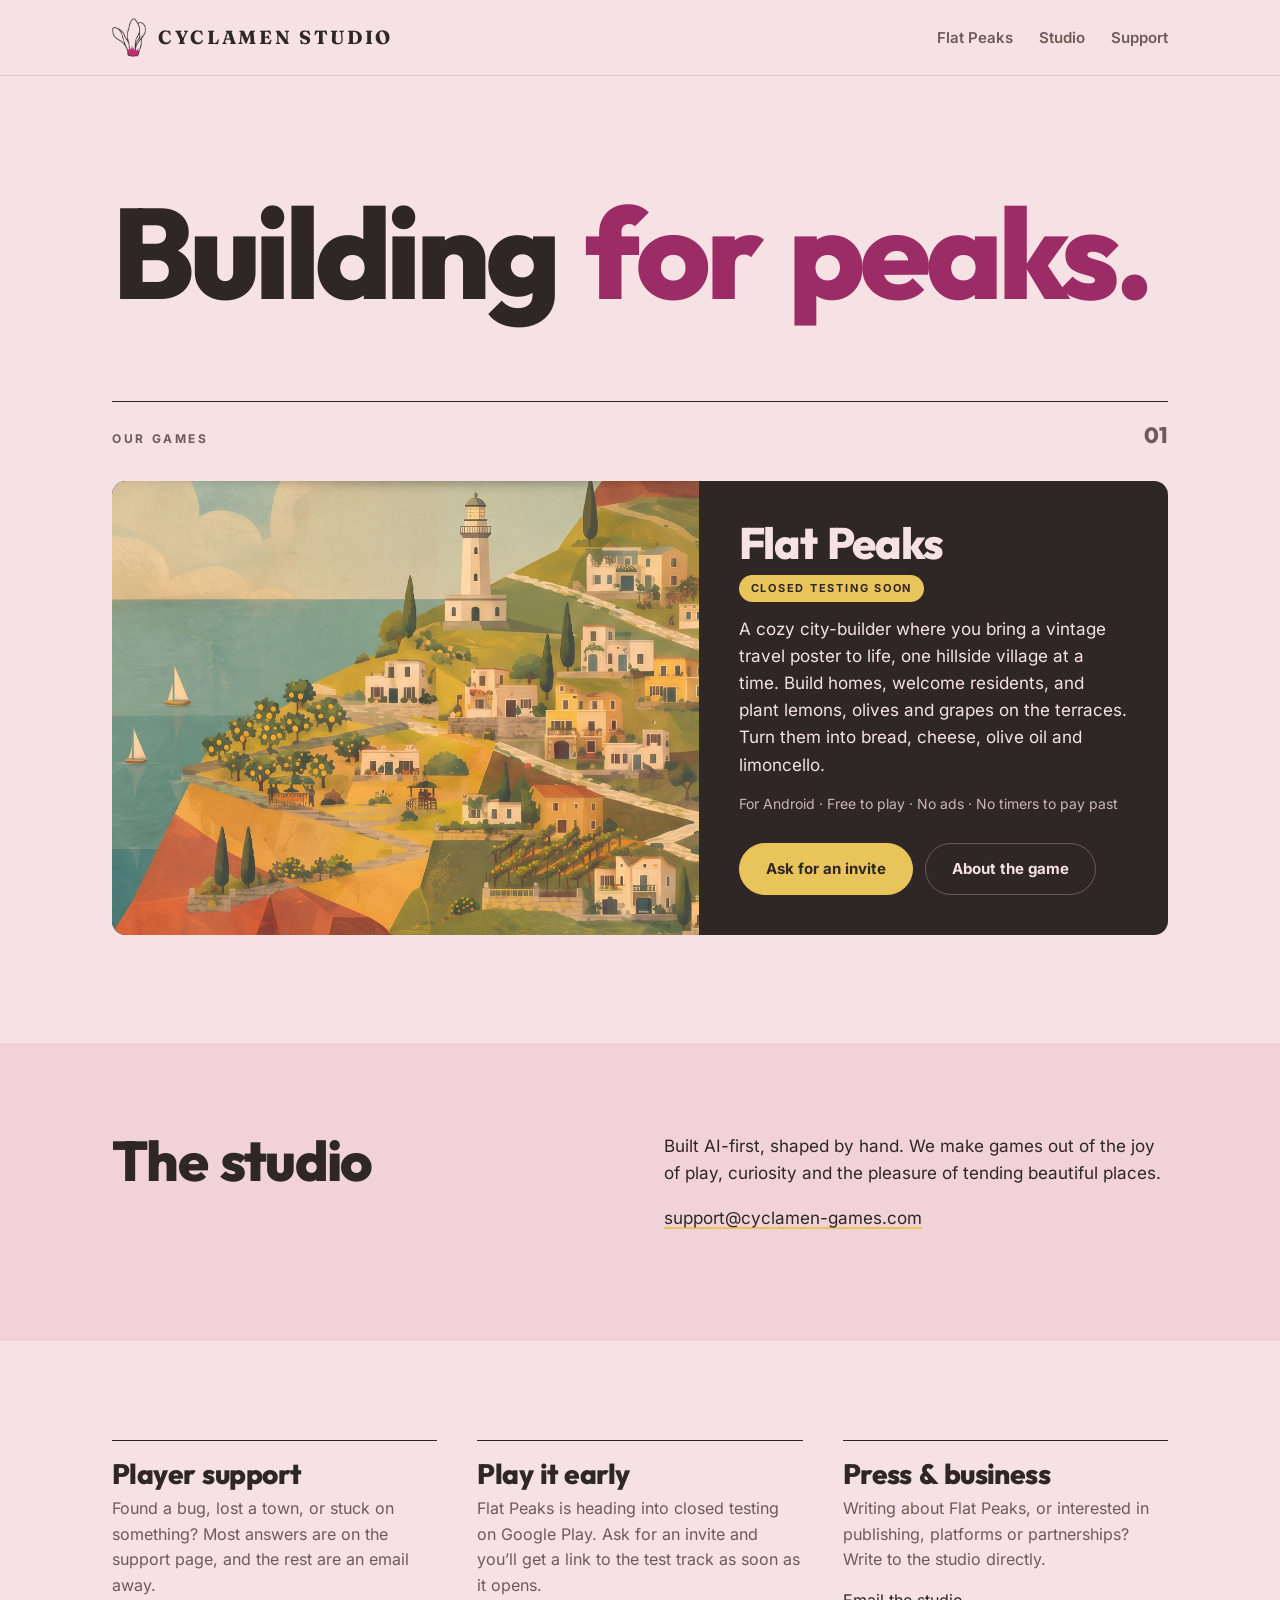
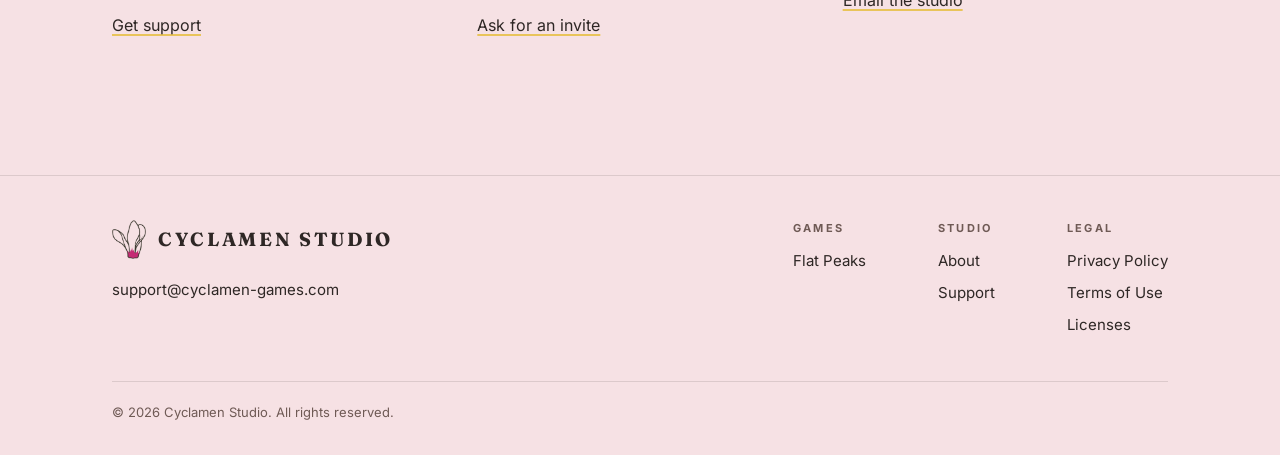
==== commit 51592ad7: "Update Flat Peaks copy to the new game description Rewrite the game page and the homepage card aroun" ====
--- a/index.html
+++ b/index.html
@@ -56,9 +56,10 @@
           <span class="badge">Closed testing soon</span>
         </div>
         <p>
-          A cozy city-builder on a Mediterranean coast. Terrace the hills with
-          olive groves, lemon orchards and wheat, turn each harvest into bread,
-          cheese and pastries, and watch a harbour town grow at your own pace.
+          A cozy city-builder where you bring a vintage travel poster to life,
+          one hillside village at a time. Build homes, welcome residents, and
+          plant lemons, olives and grapes on the terraces. Turn them into bread,
+          cheese, olive oil and limoncello.
         </p>
         <p class="game-meta">For Android &middot; Free to play &middot; No ads &middot; No timers to pay past</p>
         <p class="actions">
--- a/style.css
+++ b/style.css
@@ -1,29 +1,23 @@
-/* Self-hosted (SIL OFL, see fonts/): Fraunces for display, Libre Caslon Text for reading. */
+/* Self-hosted (SIL OFL, see fonts/): Outfit for statements, Inter for reading,
+   Fraunces only for the gentle brand wordmark. */
+@font-face {
+  font-family: "Outfit";
+  src: url("/fonts/outfit-latin.woff2") format("woff2");
+  font-weight: 100 900;
+  font-style: normal;
+  font-display: swap;
+}
+@font-face {
+  font-family: "Inter";
+  src: url("/fonts/inter-latin.woff2") format("woff2");
+  font-weight: 100 900;
+  font-style: normal;
+  font-display: swap;
+}
 @font-face {
   font-family: "Fraunces";
   src: url("/fonts/fraunces-latin.woff2") format("woff2");
   font-weight: 400 700;
-  font-style: normal;
-  font-display: swap;
-}
-@font-face {
-  font-family: "Fraunces";
-  src: url("/fonts/fraunces-italic-latin.woff2") format("woff2");
-  font-weight: 400 700;
-  font-style: italic;
-  font-display: swap;
-}
-@font-face {
-  font-family: "Libre Caslon Text";
-  src: url("/fonts/libre-caslon-text-400-latin.woff2") format("woff2");
-  font-weight: 400;
-  font-style: normal;
-  font-display: swap;
-}
-@font-face {
-  font-family: "Libre Caslon Text";
-  src: url("/fonts/libre-caslon-text-700-latin.woff2") format("woff2");
-  font-weight: 700;
   font-style: normal;
   font-display: swap;
 }
@@ -36,6 +30,7 @@
   --muted: #6f5a55;
   --green: #46663f;
   --yellow: #e9c45a;
+  --cyclamen: #9b2c66;
   --hairline: rgba(46, 39, 37, 0.13);
   /* The game card stays dark in both themes, like a framed print. */
   --card: #2e2725;
@@ -44,8 +39,9 @@
   --card-line: rgba(246, 225, 228, 0.28);
   --page: 66rem;
   --measure: 36rem;
-  --display: "Fraunces", Georgia, "Times New Roman", serif;
-  --text: "Libre Caslon Text", Georgia, "Times New Roman", serif;
+  --display: "Outfit", "Arial Black", system-ui, sans-serif;
+  --text: "Inter", system-ui, -apple-system, "Segoe UI", sans-serif;
+  --brand: "Fraunces", Georgia, "Times New Roman", serif;
 }
 
 *, *::before, *::after { box-sizing: border-box; }
@@ -58,8 +54,8 @@
   margin: 0;
   background: var(--paper);
   color: var(--ink);
-  font: 400 17px/1.65 var(--text);
-  font-feature-settings: "kern", "liga", "onum";
+  font: 400 17px/1.6 var(--text);
+  font-feature-settings: "kern", "liga";
 }
 
 img { max-width: 100%; height: auto; }
@@ -105,7 +101,7 @@
 
 .brand-name {
   margin: 0;
-  font-family: var(--display);
+  font-family: var(--brand);
   font-size: 19px;
   letter-spacing: 0.14em;
   text-transform: uppercase;
@@ -118,10 +114,14 @@
   flex-wrap: wrap;
   gap: 4px 26px;
   font-size: 15px;
+  font-weight: 600;
 }
 .top-nav a { color: var(--muted); text-decoration: none; }
 .top-nav a:hover,
 .top-nav a[aria-current="page"] { color: var(--ink); }
+
+/* Tight tracking on the display face pinches word gaps; give them back. */
+.hero h1, h2.section-title, .game-title h3, .contacts h3, .wordmark, .lede { word-spacing: 0.08em; }
 
 /* --- Home: hero --- */
 .hero {
@@ -130,14 +130,14 @@
 }
 .hero h1 {
   margin: 0;
-  max-width: 17ch;
-  font-family: var(--display);
-  font-weight: 400;
-  font-size: clamp(44px, 7.4vw, 92px);
-  line-height: 1.02;
-  letter-spacing: -0.02em;
-}
-.hero em { font-style: italic; color: var(--green); }
+  max-width: 14ch;
+  font-family: var(--display);
+  font-weight: 800;
+  font-size: clamp(56px, 10vw, 132px);
+  line-height: 0.92;
+  letter-spacing: -0.04em;
+}
+.hero em { font-style: normal; color: var(--cyclamen); }
 
 /* --- Section heads --- */
 .section-head {
@@ -151,6 +151,7 @@
 .section-head h2 { margin: 0; }
 .section-head .count {
   font-family: var(--display);
+  font-weight: 800;
   font-size: 22px;
   color: var(--muted);
 }
@@ -158,10 +159,10 @@
 h2.section-title {
   margin: 0 0 18px;
   font-family: var(--display);
-  font-weight: 400;
-  font-size: clamp(32px, 4.4vw, 46px);
-  line-height: 1.1;
-  letter-spacing: -0.01em;
+  font-weight: 800;
+  font-size: clamp(36px, 5vw, 56px);
+  line-height: 1;
+  letter-spacing: -0.03em;
   text-transform: none;
   color: var(--ink);
 }
@@ -199,9 +200,10 @@
 .game-title h3 {
   margin: 0;
   font-family: var(--display);
-  font-weight: 500;
-  font-size: clamp(30px, 3.6vw, 40px);
+  font-weight: 800;
+  font-size: clamp(32px, 3.8vw, 44px);
   line-height: 1;
+  letter-spacing: -0.03em;
   color: var(--card-ink);
 }
 .game-body p { margin: 0 0 14px; }
@@ -217,9 +219,9 @@
   border-radius: 999px;
   background: var(--yellow);
   color: #2e2725;
-  font-family: var(--display);
+  font-family: var(--text);
   font-size: 11px;
-  font-weight: 600;
+  font-weight: 700;
   letter-spacing: 0.16em;
   text-transform: uppercase;
   white-space: nowrap;
@@ -250,9 +252,10 @@
 .contacts h3 {
   margin: 0 0 8px;
   font-family: var(--display);
-  font-weight: 400;
-  font-size: 26px;
-  line-height: 1.15;
+  font-weight: 800;
+  font-size: 28px;
+  line-height: 1.05;
+  letter-spacing: -0.02em;
 }
 .contacts p { margin: 0 0 14px; font-size: 16px; color: var(--muted); }
 .contacts .link { font-size: 16px; }
@@ -261,21 +264,21 @@
 .wordmark {
   font-family: var(--display);
   margin: 0 0 10px;
-  font-size: clamp(40px, 9vw, 84px);
-  letter-spacing: -0.02em;
-  line-height: 0.95;
-  font-weight: 700;
+  font-size: clamp(44px, 9.5vw, 96px);
+  letter-spacing: -0.04em;
+  line-height: 0.92;
+  font-weight: 800;
   color: var(--ink);
 }
 
 .tagline {
-  font-family: var(--display);
+  font-family: var(--text);
   margin: 0 0 clamp(28px, 5vh, 48px);
   font-size: clamp(12px, 2.6vw, 14px);
   letter-spacing: 0.22em;
   text-transform: uppercase;
   color: var(--muted);
-  font-weight: 600;
+  font-weight: 700;
 }
 
 /* Game page: copy beside the artwork on wide screens, artwork first on narrow. */
@@ -305,13 +308,13 @@
 
 /* --- Body copy --- */
 h2 {
-  font-family: var(--display);
+  font-family: var(--text);
   font-size: 12px;
   margin: 56px 0 14px;
   letter-spacing: 0.22em;
   text-transform: uppercase;
   color: var(--muted);
-  font-weight: 600;
+  font-weight: 700;
   line-height: 1.2;
 }
 
@@ -332,12 +335,12 @@
 
 .lede {
   font-family: var(--display);
-  font-size: clamp(22px, 3.2vw, 30px);
-  line-height: 1.35;
-  font-weight: 400;
+  font-size: clamp(24px, 3.4vw, 32px);
+  line-height: 1.2;
+  font-weight: 700;
   color: var(--ink);
   margin: 0 0 20px;
-  letter-spacing: -0.005em;
+  letter-spacing: -0.02em;
 }
 
 .updated {
@@ -356,8 +359,8 @@
   background: var(--ink);
   color: var(--paper);
   text-decoration: none;
-  letter-spacing: 0.02em;
   font-size: 15px;
+  font-weight: 700;
   border-radius: 999px;
   border: 1px solid var(--ink);
 }
@@ -423,9 +426,9 @@
 }
 .footer-cols h4 {
   margin: 0 0 12px;
-  font-family: var(--display);
+  font-family: var(--text);
   font-size: 11px;
-  font-weight: 600;
+  font-weight: 700;
   letter-spacing: 0.2em;
   text-transform: uppercase;
   color: var(--muted);
@@ -462,6 +465,7 @@
     --muted: #c3a5a8;
     --green: #a7c793;
     --yellow: #e8c66a;
+    --cyclamen: #f3a6c9;
     --hairline: rgba(244, 230, 228, 0.14);
     --card: #34121f;
   }
